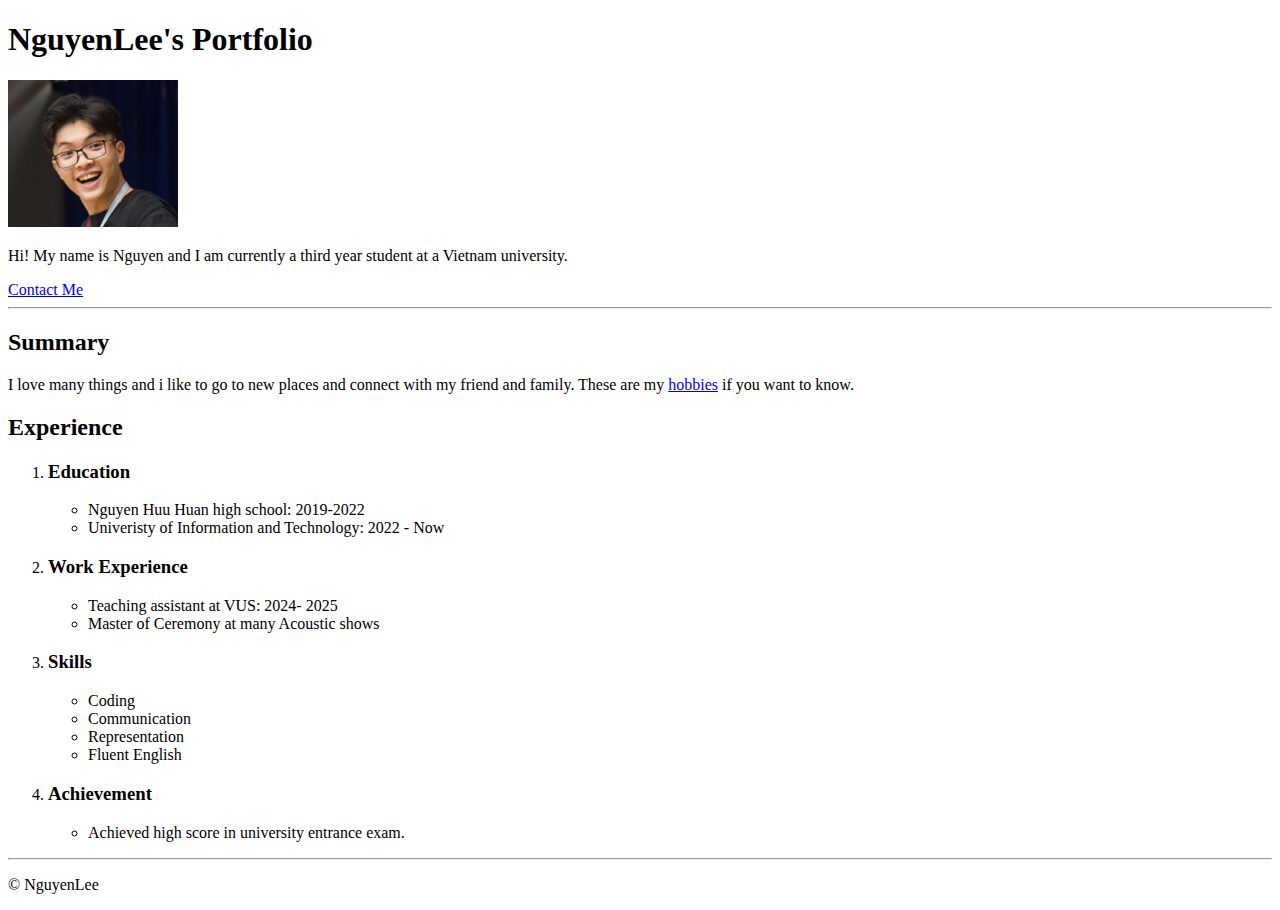
==== index.html @ 254ca231 "Add files via upload" ====
<!DOCTYPE html>
<html>
    <head>
        <meta lang="en">
        <meta charset="UTF-8">
        <meta name="viewport" content="width=device-width, initial-scale=1.0">
        <title> NguyenLee's Resume </title>
    </head>

    <body>
        <h1> NguyenLee's Portfolio</h1>
        <img src="./assets/images/myself.png" />
        <p>Hi! My name is Nguyen and I am currently a third year student at a Vietnam university.</p>
        <a href="./public/ContactMe.html">Contact Me</a>
        <hr/>
        <h2> Summary</h2>
        <p>I love many things and i like to go to new places and connect with my friend and family.
            These are my <a href="./public/Hobbies.html">hobbies</a> if you want to know.
        </p>

        <h2> Experience</h2>
        <ol> 
            <li>
                <h3> Education</h3>       
                    <ul>
                        <li>Nguyen Huu Huan high school: 2019-2022 </li>
                        <li> Univeristy of Information and Technology: 2022 - Now </li>
                    </ul>
            </li>

            <li>
                <h3>Work Experience</h3>
                <ul>
                    <li>Teaching assistant at VUS: 2024- 2025</li>
                    <li>Master of Ceremony at many Acoustic shows</li>
                </ul>
            </li>

            <li>
                <h3>Skills</h3>
                <ul>
                    <li>Coding</li>
                    <li>Communication</li>
                    <li>Representation</li>
                    <li>Fluent English</li>
                </ul>
            </li>

            <li>
                <h3> Achievement</h3>
                <ul>
                    <li> Achieved high score in university entrance exam.</li>
                </ul>
            </li>
        </ol>
        
        <hr/>

        <footer>
            <p>© NguyenLee</p>
        </footer>
    </body>
</html>
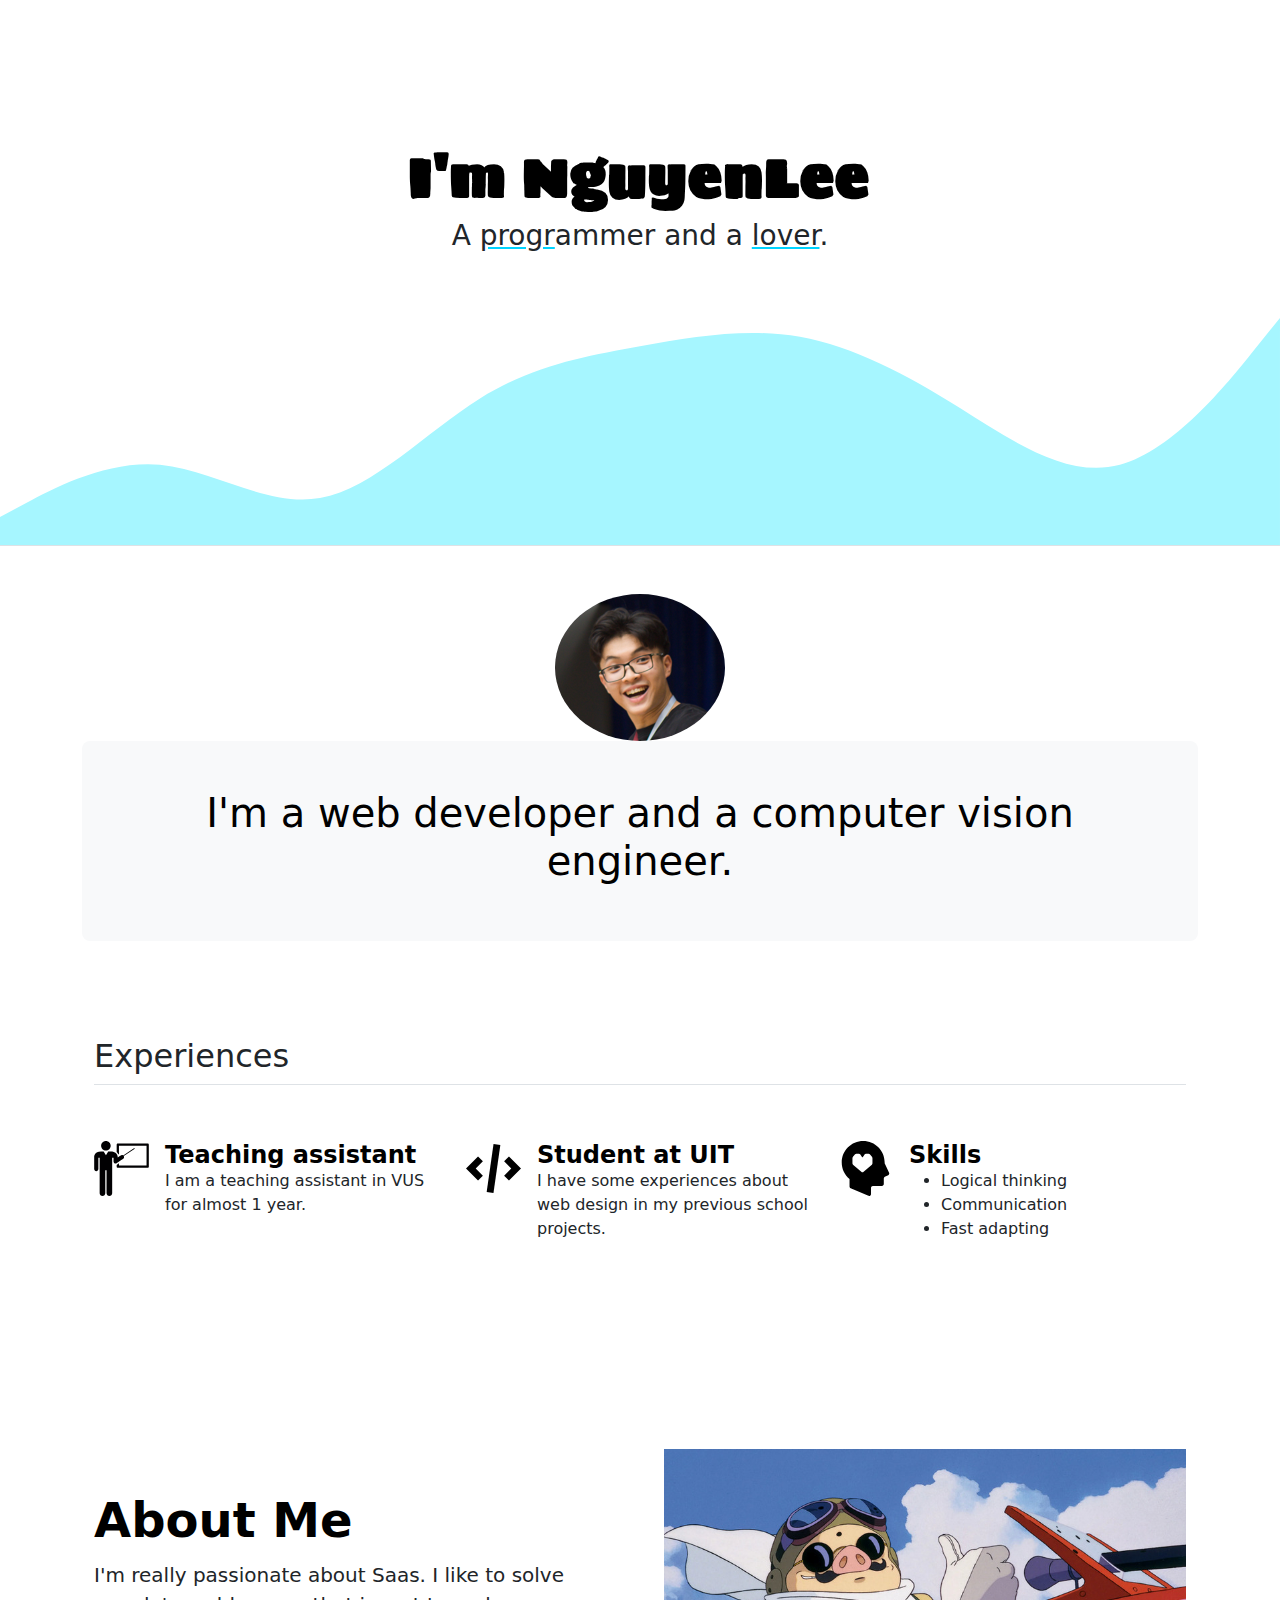
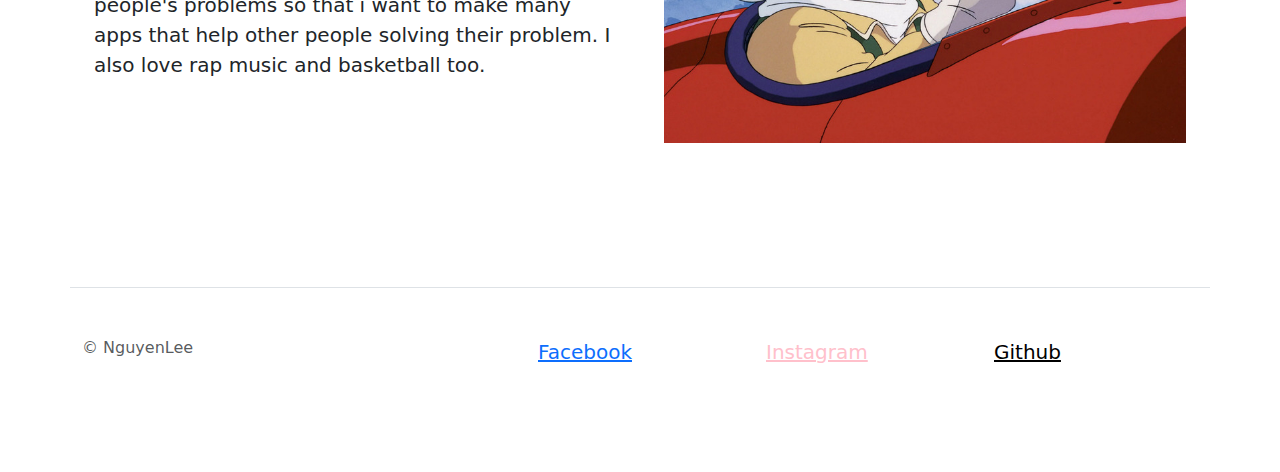
==== commit 690f759f: "add Resume_2 project" ====
--- a/index.html
+++ b/index.html
@@ -1,63 +1,141 @@
-<!DOCTYPE html>
-<html>
-    <head>
-        <meta lang="en">
-        <meta charset="UTF-8">
-        <meta name="viewport" content="width=device-width, initial-scale=1.0">
-        <title> NguyenLee's Resume </title>
-    </head>
-
-    <body>
-        <h1> NguyenLee's Portfolio</h1>
-        <img src="./assets/images/myself.png" />
-        <p>Hi! My name is Nguyen and I am currently a third year student at a Vietnam university.</p>
-        <a href="./public/ContactMe.html">Contact Me</a>
-        <hr/>
-        <h2> Summary</h2>
-        <p>I love many things and i like to go to new places and connect with my friend and family.
-            These are my <a href="./public/Hobbies.html">hobbies</a> if you want to know.
-        </p>
-
-        <h2> Experience</h2>
-        <ol> 
-            <li>
-                <h3> Education</h3>       
-                    <ul>
-                        <li>Nguyen Huu Huan high school: 2019-2022 </li>
-                        <li> Univeristy of Information and Technology: 2022 - Now </li>
-                    </ul>
-            </li>
-
-            <li>
-                <h3>Work Experience</h3>
-                <ul>
-                    <li>Teaching assistant at VUS: 2024- 2025</li>
-                    <li>Master of Ceremony at many Acoustic shows</li>
-                </ul>
-            </li>
-
-            <li>
-                <h3>Skills</h3>
-                <ul>
-                    <li>Coding</li>
-                    <li>Communication</li>
-                    <li>Representation</li>
-                    <li>Fluent English</li>
-                </ul>
-            </li>
-
-            <li>
-                <h3> Achievement</h3>
-                <ul>
-                    <li> Achieved high score in university entrance exam.</li>
-                </ul>
-            </li>
-        </ol>
-        
-        <hr/>
-
-        <footer>
-            <p>© NguyenLee</p>
-        </footer>
-    </body>
+<!DOCTYPE html>
+<html>
+    <head>
+        <meta lang="en">
+        <meta charset="UTF-8">
+        <meta name="viewport" content="width=device-width, initial-scale=1.0">
+        <title> NguyenLee's Resume </title>
+        <link rel="preconnect" href="https://fonts.googleapis.com">
+        <link rel="preconnect" href="https://fonts.gstatic.com" crossorigin>
+        <link href="https://fonts.googleapis.com/css2?family=Caveat:wght@400..700&family=Dangrek&family=Libre+Baskerville:ital,wght@0,400;0,700;1,400&family=Oswald:wght@200..700&family=Sigmar&display=swap" rel="stylesheet">
+        <link href="https://cdn.jsdelivr.net/npm/bootstrap@5.3.3/dist/css/bootstrap.min.css" rel="stylesheet" integrity="sha384-QWTKZyjpPEjISv5WaRU9OFeRpok6YctnYmDr5pNlyT2bRjXh0JMhjY6hW+ALEwIH" crossorigin="anonymous">
+        <link href="./style.css" rel="stylesheet" />
+    </head>
+
+    <body>
+        <!-- Features
+            A hero section that provides a brief introduction to you and your background.
+
+            A resume page that lists your education, work experience, skills, and other relevant information (you can link to Capstone project 1).
+
+            A section that showcases any projects or work that you have done in the past.
+
+            An about me section that provides additional information about you and your interests.
+
+            A contact me section that includes information for users to get in touch with you.
+
+
+
+            Technical Requirements
+            All HTML should be valid and follow proper semantic markup.
+
+            All CSS should be valid and follow best practices for naming conventions and organization.
+
+            The website should be responsive and work on different screen sizes and devices.
+
+            All images used in the website should have appropriate alt text to be accessible. -->
+
+        <!-- Hero Section -->
+        <section class="hero-section">
+            <div class=" pt-5 my-5 text-center border-bottom">
+                <h1 class="display-4 fw-bold text-body-emphasis mt-5 sigmar-regular" >I'm NguyenLee</h1>
+                <div class="col-lg-6 mx-auto">
+                    <h3>A <span class="programmer">progr</span>ammer and a <span class="programmer" >lover</span>.</h2>
+                </div>
+                <svg xmlns="http://www.w3.org/2000/svg" viewBox="0 0 1440 320"><path fill="#A6F6FF" fill-opacity="1" d="M0,288L30,272C60,256,120,224,180,229.3C240,235,300,277,360,266.7C420,256,480,192,540,154.7C600,117,660,107,720,96C780,85,840,75,900,85.3C960,96,1020,128,1080,165.3C1140,203,1200,245,1260,229.3C1320,213,1380,139,1410,101.3L1440,64L1440,320L1410,320C1380,320,1320,320,1260,320C1200,320,1140,320,1080,320C1020,320,960,320,900,320C840,320,780,320,720,320C660,320,600,320,540,320C480,320,420,320,360,320C300,320,240,320,180,320C120,320,60,320,30,320L0,320Z"></path></svg>
+
+              </div>
+              
+        </section>
+        <!-- Jumbotron -->
+        <section class="jumbotron">
+            
+            <div class="container my-5 d-flex flex-column align-items-center">
+                <img src="./assets/images/myself.png" class="rounded-circle" />
+                <div class="p-5 text-center bg-body-tertiary rounded-3">
+                    <h1 class="text-body-emphasis">I'm a web developer and a computer vision engineer.</h1>
+                </div>
+              </div>
+        </section>
+        
+        <!-- Experiences -->
+         <section class="Experiences">
+            <div class="container px-4 py-5" id="icon-grid">
+                <h2 class="pb-2 border-bottom">Experiences</h2>
+            
+                <div class="row row-cols-1 row-cols-sm-2 row-cols-md-3 row-cols-lg-3 g-4 py-5">
+                  <div class="col d-flex align-items-start">
+                    <img class="bi text-body-secondary flex-shrink-0 me-3" width="55rem" height="55rem" src="./assets/images/teach-svgrepo-com.svg" alt="honey in a bowl" />
+                    <div>
+                      <h3 class="fw-bold mb-0 fs-4 text-body-emphasis">Teaching assistant</h3>
+                      <p>I am a teaching assistant in VUS for almost 1 year.</p>
+                    </div>
+                  </div>
+                  <div class="col d-flex align-items-start">
+                    <img class="bi text-body-secondary flex-shrink-0 me-3" width="55rem" height="55rem" src="./assets/images/code-svgrepo-com.svg" alt="honey in a bowl" />
+                    <div>
+                      <h3 class="fw-bold mb-0 fs-4 text-body-emphasis">Student at UIT</h3>
+                      <p>I have some experiences about web design in my previous school projects.</p>
+                    </div>
+                  </div>
+                  <div class="col d-flex align-items-start">
+                    <img class="bi text-body-secondary flex-shrink-0 me-3" width="55rem" height="55rem" src="./assets/images/love-svgrepo-com.svg" alt="honey in a bowl" />
+                    <div>
+                      <h3 class="fw-bold mb-0 fs-4 text-body-emphasis">Skills</h3>
+                      <ul>
+                        <li>Logical thinking</li>
+                        <li>Communication</li>
+                        <li>Fast adapting</li>
+                      </ul>
+                    </div>
+                  </div>
+                </div>
+              </div>
+         </section>
+
+        <!-- About me -->
+        <section class="About_me">
+            <div class="container col-xxl-8 px-4 py-5">
+                <div class="row flex-lg-row-reverse align-items-center g-5 py-5">
+                  <div class="col-10 col-sm-8 col-lg-6">
+                    <img src="./assets/images/1-marco-porco-rosso.jpg" class="d-block mx-lg-auto img-fluid" alt="Bootstrap Themes" width="700" height="500" loading="lazy">
+                  </div>
+                  <div class="col-lg-6">
+                    <h1 class="display-5 fw-bold text-body-emphasis lh-1 mb-3">About Me</h1>
+                    <p class="lead">I'm really passionate about Saas. I like to solve people's problems so that i want
+                        to make many apps that help other people solving their problem. I also love rap music and
+                        basketball too.
+                    </p>
+                  </div>
+                </div>
+              </div>
+         </section>
+
+         <!-- Contact Me -->
+          <section class="Contact_Me">
+            <div class="container">
+                <footer class="row row-cols-1 row-cols-sm-2 row-cols-md-5 py-5 my-5 border-top align-items-center">
+                  <div class="col">
+                    <p class="text-body-secondary">© NguyenLee</p>
+                  </div>
+              
+                  <div class="col mb-3">
+              
+                  </div>
+              
+                  <div class="col">
+                    <h5> <a href="https://www.facebook.com/hu.ki.915898">Facebook</a></h5>
+                    </div>
+
+                  <div class="col">
+                    <h5><a  class="Instagram" href="https://www.instagram.com/huki_bimbim/">Instagram</a></h5>
+                  </div>
+              
+                  <div class="col">
+                    <h5><a  class="Github" href="https://github.com/hukaiems">Github</a></h5>
+                </footer>
+              </div>
+          </section>
+        <script src="https://cdn.jsdelivr.net/npm/bootstrap@5.3.0/dist/js/bootstrap.bundle.min.js"></script>
+    </body>
 </html>--- a/style.css
+++ b/style.css
@@ -0,0 +1,19 @@
+.sigmar-regular {
+    font-family: "Sigmar", sans-serif;
+    font-weight: 200;
+    font-style: normal;
+    letter-spacing: 2px;
+  }
+
+.programmer{
+    text-decoration: underline;
+    text-decoration-color: #00d4ff;
+}
+
+.Instagram{
+  color: pink;
+}
+
+.Github{
+  color: black;
+}